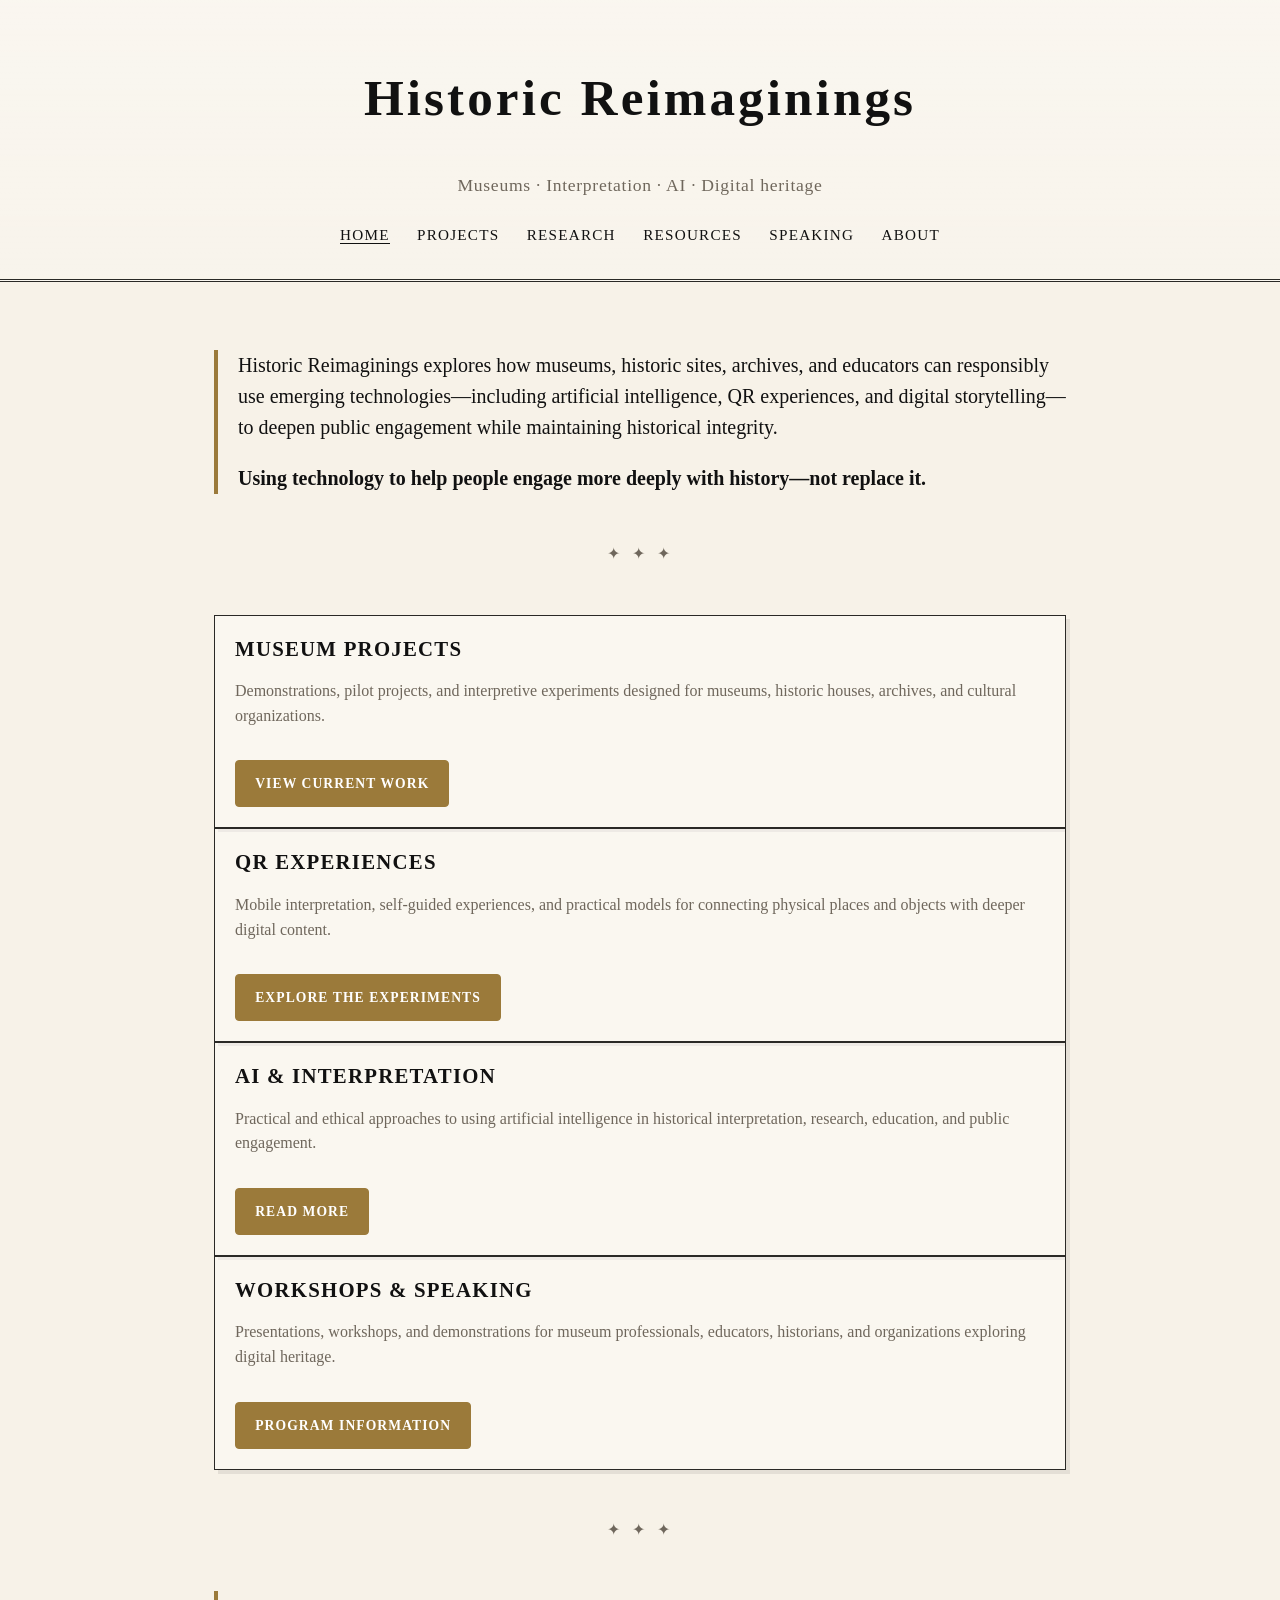
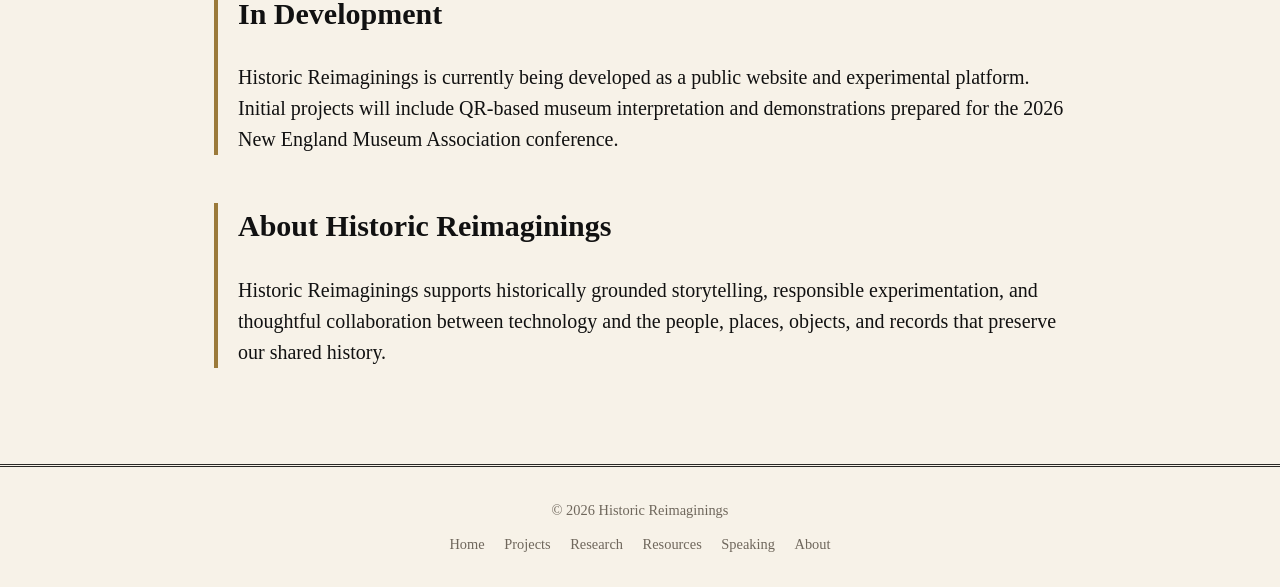
==== index.html @ f6f9ec69 "Standing up the new website" ====
<!doctype html>
<html lang="en">
<head>
  <meta charset="utf-8">
  <title>Historic Reimaginings</title>
  <meta name="viewport" content="width=device-width, initial-scale=1">
  <meta name="description" content="Historic Reimaginings explores responsible uses of artificial intelligence, QR experiences, digital storytelling, and emerging technologies in museums, historic sites, archives, and education.">

  <link rel="canonical" href="https://www.historicreimaginings.org/">

  <link rel="stylesheet" href="css/site.css">

  <!-- Icons -->
  <link rel="icon" type="image/png" sizes="16x16" href="images/favicon-16.png">
  <link rel="icon" type="image/png" sizes="32x32" href="images/favicon-32.png">
  <link rel="apple-touch-icon" href="images/apple-touch-icon.png">

  <!-- Counter.dev
       Replace the placeholder below with the Historic Reimaginings site ID. -->
  <script>
  if (localStorage.getItem("CounterDevIgnore") !== "true") {
      const counterId = "REPLACE_WITH_COUNTER_DEV_ID";

      if (counterId !== "REPLACE_WITH_COUNTER_DEV_ID") {
          const script = document.createElement("script");
          script.src = "https://cdn.counter.dev/script.js";
          script.dataset.id = counterId;
          script.dataset.utcoffset = "-7";
          script.dataset.trackPath = "true";
          script.defer = true;
          document.head.appendChild(script);
      }
  } else {
      console.log("Counter.dev disabled for this browser.");
  }
  </script>
</head>

<body>

<a class="skip" href="#main">Skip to content</a>

<header>
  <!-- Add the Historic Reimaginings logo here when available. -->

  <h1>Historic Reimaginings</h1>

  <p class="tagline">
    Museums · Interpretation · AI · Digital heritage
  </p>

  <nav aria-label="Primary navigation">
    <a href="index.html" aria-current="page">Home</a>
    <a href="#projects">Projects</a>
    <a href="#research">Research</a>
    <a href="#resources">Resources</a>
    <a href="#speaking">Speaking</a>
    <a href="#about">About</a>
  </nav>
</header>

<main id="main" class="container">

  <section class="intro">
    <p>
      Historic Reimaginings explores how museums, historic sites, archives,
      and educators can responsibly use emerging technologies—including
      artificial intelligence, QR experiences, and digital storytelling—to
      deepen public engagement while maintaining historical integrity.
    </p>

    <p>
      <strong>
        Using technology to help people engage more deeply with history—not replace it.
      </strong>
    </p>
  </section>

  <div class="section-rule">✦ ✦ ✦</div>

  <section class="cards" aria-label="Historic Reimaginings areas of work">

    <article class="card" id="projects">
      <h2>Museum Projects</h2>

      <p>
        Demonstrations, pilot projects, and interpretive experiments designed
        for museums, historic houses, archives, and cultural organizations.
      </p>

      <a class="button" href="#project-status">
        View Current Work
      </a>
    </article>

    <article class="card" id="resources">
      <h2>QR Experiences</h2>

      <p>
        Mobile interpretation, self-guided experiences, and practical models
        for connecting physical places and objects with deeper digital content.
      </p>

      <a class="button" href="#project-status">
        Explore the Experiments
      </a>
    </article>

    <article class="card" id="research">
      <h2>AI &amp; Interpretation</h2>

      <p>
        Practical and ethical approaches to using artificial intelligence in
        historical interpretation, research, education, and public engagement.
      </p>

      <a class="button" href="#project-status">
        Read More
      </a>
    </article>

    <article class="card" id="speaking">
      <h2>Workshops &amp; Speaking</h2>

      <p>
        Presentations, workshops, and demonstrations for museum professionals,
        educators, historians, and organizations exploring digital heritage.
      </p>

      <a class="button" href="#project-status">
        Program Information
      </a>
    </article>

  </section>

  <div class="section-rule">✦ ✦ ✦</div>

  <section class="intro" id="project-status">
    <h2>In Development</h2>

    <p>
      Historic Reimaginings is currently being developed as a public website
      and experimental platform. Initial projects will include QR-based museum
      interpretation and demonstrations prepared for the 2026 New England
      Museum Association conference.
    </p>
  </section>

  <section class="intro" id="about">
    <h2>About Historic Reimaginings</h2>

    <p>
      Historic Reimaginings supports historically grounded storytelling,
      responsible experimentation, and thoughtful collaboration between
      technology and the people, places, objects, and records that preserve
      our shared history.
    </p>
  </section>

</main>

<footer>

  <div class="footergrid">

    <div>
      © 2026 Historic Reimaginings
    </div>

    <div class="smalllinks">
      <a href="index.html">Home</a>
      <a href="#projects">Projects</a>
      <a href="#research">Research</a>
      <a href="#resources">Resources</a>
      <a href="#speaking">Speaking</a>
      <a href="#about">About</a>
    </div>

  </div>

</footer>

</body>
</html>
---- css/site.css ----
:root {
  --ink: #111;
  --paper: #f7f2e8;
  --rule: #2a2926;
  --soft: #6f675c;
  --brass: #9b7a3a;
  --card: rgba(255, 255, 255, 0.35);
  --shadow: 4px 4px 0 rgba(0,0,0,.08);
}

* {
  box-sizing: border-box;
}

body {
  margin: 0;
  background: var(--paper);
  color: var(--ink);
  font-family: Georgia, "Times New Roman", serif;
  line-height: 1.55;
}

a {
  color: var(--ink);
}

header {
  text-align: center;
  padding: 1.5rem 1.5rem 2rem;
  border-bottom: 3px double var(--rule);
  background:
    linear-gradient(rgba(255,255,255,.35), rgba(255,255,255,.15)),
    var(--paper);
}

.logo {
  width: 220px;
  max-width: 70%;
  margin-bottom: .1rem;
}

header h1 {
  font-size: clamp(2rem, 4vw, 3.2rem);
  letter-spacing: .06em;
}

.tagline {
  margin-top: .5rem;
  color: var(--soft);
  font-size: 1.1rem;
  letter-spacing: .04em;
}

nav {
  margin-top: 1.5rem;
  font-size: .95rem;
  text-transform: uppercase;
  letter-spacing: .08em;
}

nav a {
  color: var(--ink);
  text-decoration: none;
  margin: 0 .7rem;
}

nav a:hover,
nav a[aria-current="page"] {
  border-bottom: 1px solid var(--ink);
}

main,
.container {
  max-width: 900px;
  margin: 0 auto;
  padding: 3rem 1.5rem;
}

.section {
  margin-bottom: 3rem;
}

.section h1 {
  font-size: clamp(1.8rem, 3vw, 2.4rem);
}

.section h2 {
  font-size: 1.7rem;
  letter-spacing: .04em;
  text-transform: uppercase;
}

.section p {
  max-width: 72ch;
}

.intro {
  font-size: 1.25rem;
  border-left: 4px solid var(--brass);
  padding-left: 1.25rem;
  margin-bottom: 3rem;
}

.section-rule {
  text-align: center;
  margin: 3rem 0;
  color: var(--soft);
  letter-spacing: .25em;
}

.cards {
  grid-template-columns: repeat(auto-fit, minmax(280px, 1fr));
}

.card {
  border: 1px solid var(--rule);
  padding: 1.25rem;
  background: var(--card);
  box-shadow: var(--shadow);
}

.card h2 {
  margin-top: 0;
  font-size: 1.3rem;
  text-transform: uppercase;
  letter-spacing: .06em;
}

.card p {
  color: var(--soft);
}

.card {
  overflow-wrap: anywhere;
}

.card h2 {
  line-height: 1.25;
}

.card a {
  overflow-wrap: anywhere;
}

.email-link {
  font-size: 1rem;
  word-break: break-word;
}

.button {
display: inline-block;
margin-top: 1rem;
padding: .75rem 1.2rem;

background: var(--brass);
color: white;

border: 1px solid var(--brass);
text-decoration: none;

text-transform: uppercase;
letter-spacing: .08em;
font-size: .85rem;
font-weight: 600;
}

.button:hover {
  background: var(--ink);
  border-color: var(--ink);
  color: var(--paper);
}

.button {
  border-radius: 4px;
}

.table {
  width: 100%;
  border-collapse: collapse;
  border: 1px solid var(--rule);
  background: rgba(255,255,255,.35);
}

.table th,
.table td {
  padding: .9rem;
  border-bottom: 1px solid var(--rule);
  text-align: left;
  vertical-align: top;
}

.table th {
  text-transform: uppercase;
  letter-spacing: .06em;
  font-size: .9rem;
}

.table tr:last-child td {
  border-bottom: none;
}

footer {
  border-top: 3px double var(--rule);
  text-align: center;
  padding: 2rem 1rem;
  color: var(--soft);
  font-size: .9rem;
}

.footergrid {
  max-width: 900px;
  margin: 0 auto;
}

.smalllinks {
  margin-top: .75rem;
}

.smalllinks a {
  color: var(--soft);
  text-decoration: none;
  margin: 0 .5rem;
}

.smalllinks a:hover {
  color: var(--ink);
  border-bottom: 1px solid var(--ink);
}

.skip {
  position: absolute;
  left: -9999px;
}

.skip:focus {
  left: 1rem;
  top: 1rem;
  background: var(--paper);
  border: 1px solid var(--rule);
  padding: .5rem .75rem;
  z-index: 1000;
}

@media (max-width: 700px) {
  nav a {
    display: inline-block;
    margin: .35rem .45rem;
  }

  main,
  .container {
    padding: 2rem 1rem;
  }

  .logo {
    width: 180px;
  }
}
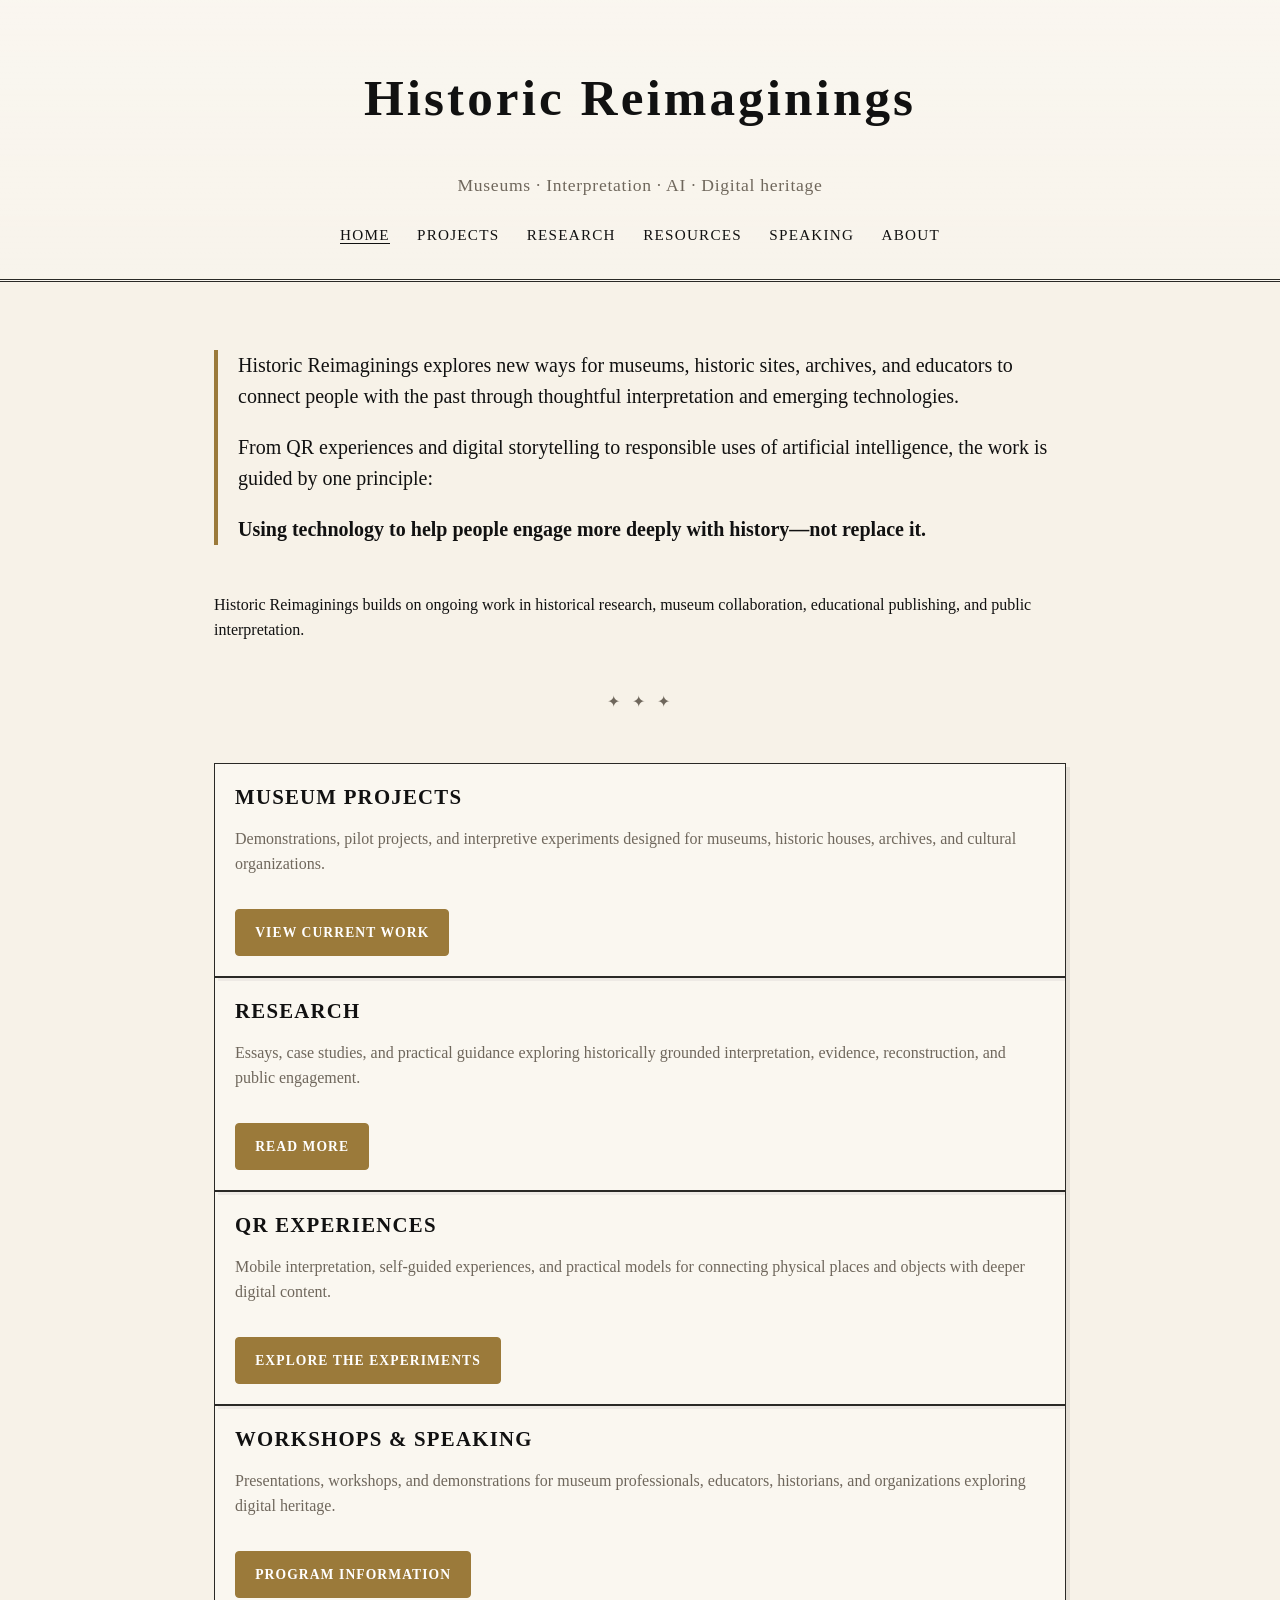
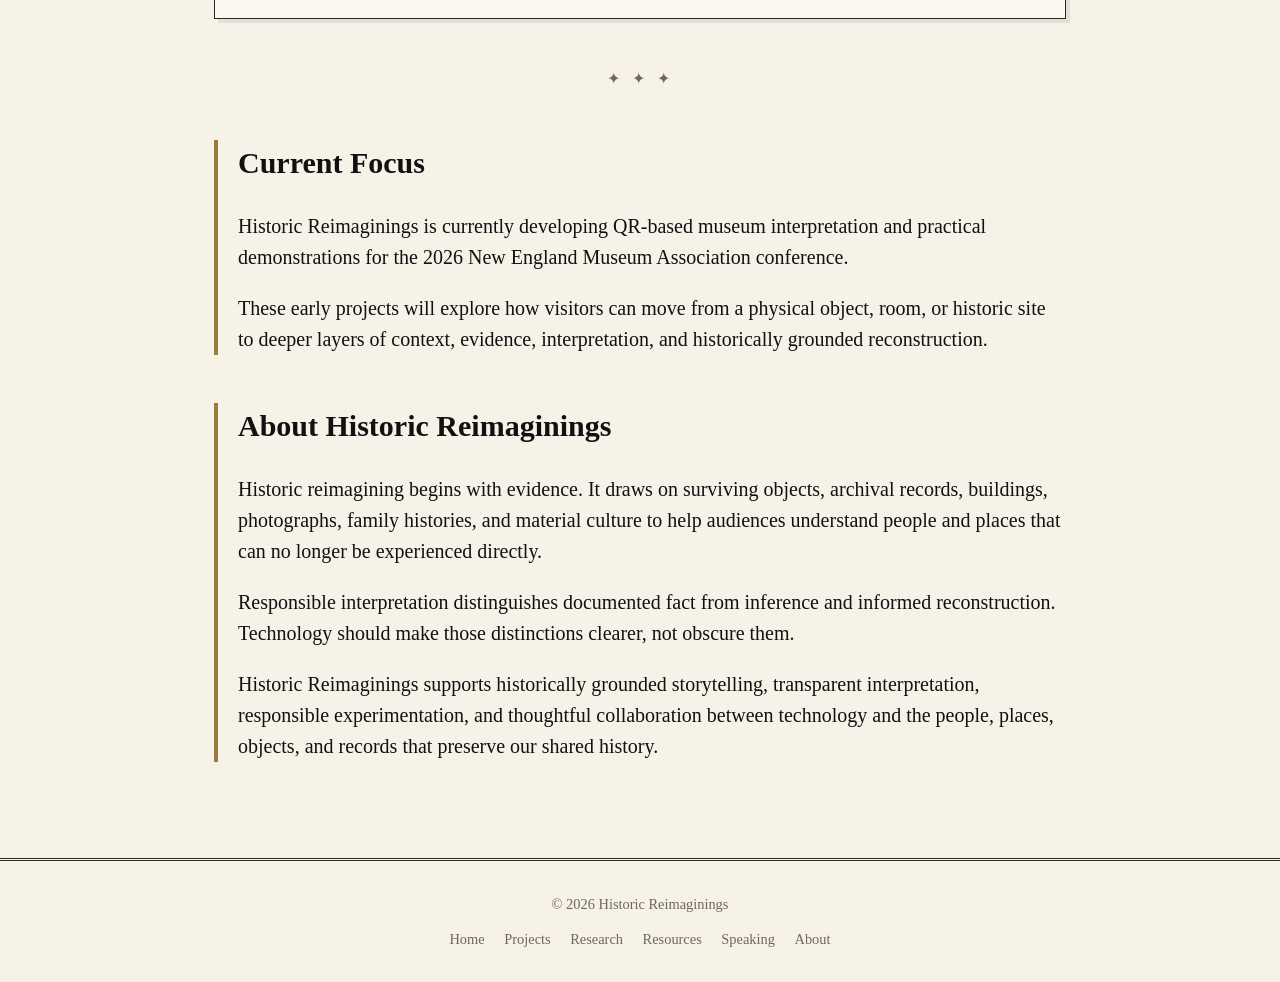
==== commit df38460f: "Update index.html" ====
--- a/index.html
+++ b/index.html
@@ -4,7 +4,7 @@
   <meta charset="utf-8">
   <title>Historic Reimaginings</title>
   <meta name="viewport" content="width=device-width, initial-scale=1">
-  <meta name="description" content="Historic Reimaginings explores responsible uses of artificial intelligence, QR experiences, digital storytelling, and emerging technologies in museums, historic sites, archives, and education.">
+<meta name="description" content="Historic Reimaginings explores thoughtful interpretation, QR experiences, AI, and digital storytelling for museums, historic sites, and archives.">
 
   <link rel="canonical" href="https://www.historicreimaginings.org/">
 
@@ -63,10 +63,14 @@
 
   <section class="intro">
     <p>
-      Historic Reimaginings explores how museums, historic sites, archives,
-      and educators can responsibly use emerging technologies—including
-      artificial intelligence, QR experiences, and digital storytelling—to
-      deepen public engagement while maintaining historical integrity.
+      Historic Reimaginings explores new ways for museums, historic sites,
+      archives, and educators to connect people with the past through thoughtful
+      interpretation and emerging technologies.
+    </p>
+
+    <p>
+      From QR experiences and digital storytelling to responsible uses of
+      artificial intelligence, the work is guided by one principle:
     </p>
 
     <p>
@@ -76,6 +80,11 @@
     </p>
   </section>
 
+  <p>
+    Historic Reimaginings builds on ongoing work in historical research,
+    museum collaboration, educational publishing, and public interpretation.
+  </p>
+
   <div class="section-rule">✦ ✦ ✦</div>
 
   <section class="cards" aria-label="Historic Reimaginings areas of work">
@@ -88,8 +97,21 @@
         for museums, historic houses, archives, and cultural organizations.
       </p>
 
-      <a class="button" href="#project-status">
+      <a class="button" href="#current-focus">
         View Current Work
+      </a>
+    </article>
+
+    <article class="card" id="research">
+      <h2>Research</h2>
+
+      <p>
+        Essays, case studies, and practical guidance exploring historically
+        grounded interpretation, evidence, reconstruction, and public engagement.
+      </p>
+
+      <a class="button" href="#current-focus">
+        Read More
       </a>
     </article>
 
@@ -101,21 +123,8 @@
         for connecting physical places and objects with deeper digital content.
       </p>
 
-      <a class="button" href="#project-status">
+      <a class="button" href="#current-focus">
         Explore the Experiments
-      </a>
-    </article>
-
-    <article class="card" id="research">
-      <h2>AI &amp; Interpretation</h2>
-
-      <p>
-        Practical and ethical approaches to using artificial intelligence in
-        historical interpretation, research, education, and public engagement.
-      </p>
-
-      <a class="button" href="#project-status">
-        Read More
       </a>
     </article>
 
@@ -127,7 +136,7 @@
         educators, historians, and organizations exploring digital heritage.
       </p>
 
-      <a class="button" href="#project-status">
+      <a class="button" href="#current-focus">
         Program Information
       </a>
     </article>
@@ -136,14 +145,19 @@
 
   <div class="section-rule">✦ ✦ ✦</div>
 
-  <section class="intro" id="project-status">
-    <h2>In Development</h2>
-
-    <p>
-      Historic Reimaginings is currently being developed as a public website
-      and experimental platform. Initial projects will include QR-based museum
-      interpretation and demonstrations prepared for the 2026 New England
+  <section class="intro" id="current-focus">
+    <h2>Current Focus</h2>
+
+    <p>
+      Historic Reimaginings is currently developing QR-based museum
+      interpretation and practical demonstrations for the 2026 New England
       Museum Association conference.
+    </p>
+
+    <p>
+      These early projects will explore how visitors can move from a physical
+      object, room, or historic site to deeper layers of context, evidence,
+      interpretation, and historically grounded reconstruction.
     </p>
   </section>
 
@@ -151,10 +165,23 @@
     <h2>About Historic Reimaginings</h2>
 
     <p>
+      Historic reimagining begins with evidence. It draws on surviving objects,
+      archival records, buildings, photographs, family histories, and material
+      culture to help audiences understand people and places that can no longer
+      be experienced directly.
+    </p>
+
+    <p>
+      Responsible interpretation distinguishes documented fact from inference
+      and informed reconstruction. Technology should make those distinctions
+      clearer, not obscure them.
+    </p>
+
+    <p>
       Historic Reimaginings supports historically grounded storytelling,
-      responsible experimentation, and thoughtful collaboration between
-      technology and the people, places, objects, and records that preserve
-      our shared history.
+      transparent interpretation, responsible experimentation, and thoughtful
+      collaboration between technology and the people, places, objects, and
+      records that preserve our shared history.
     </p>
   </section>
 
